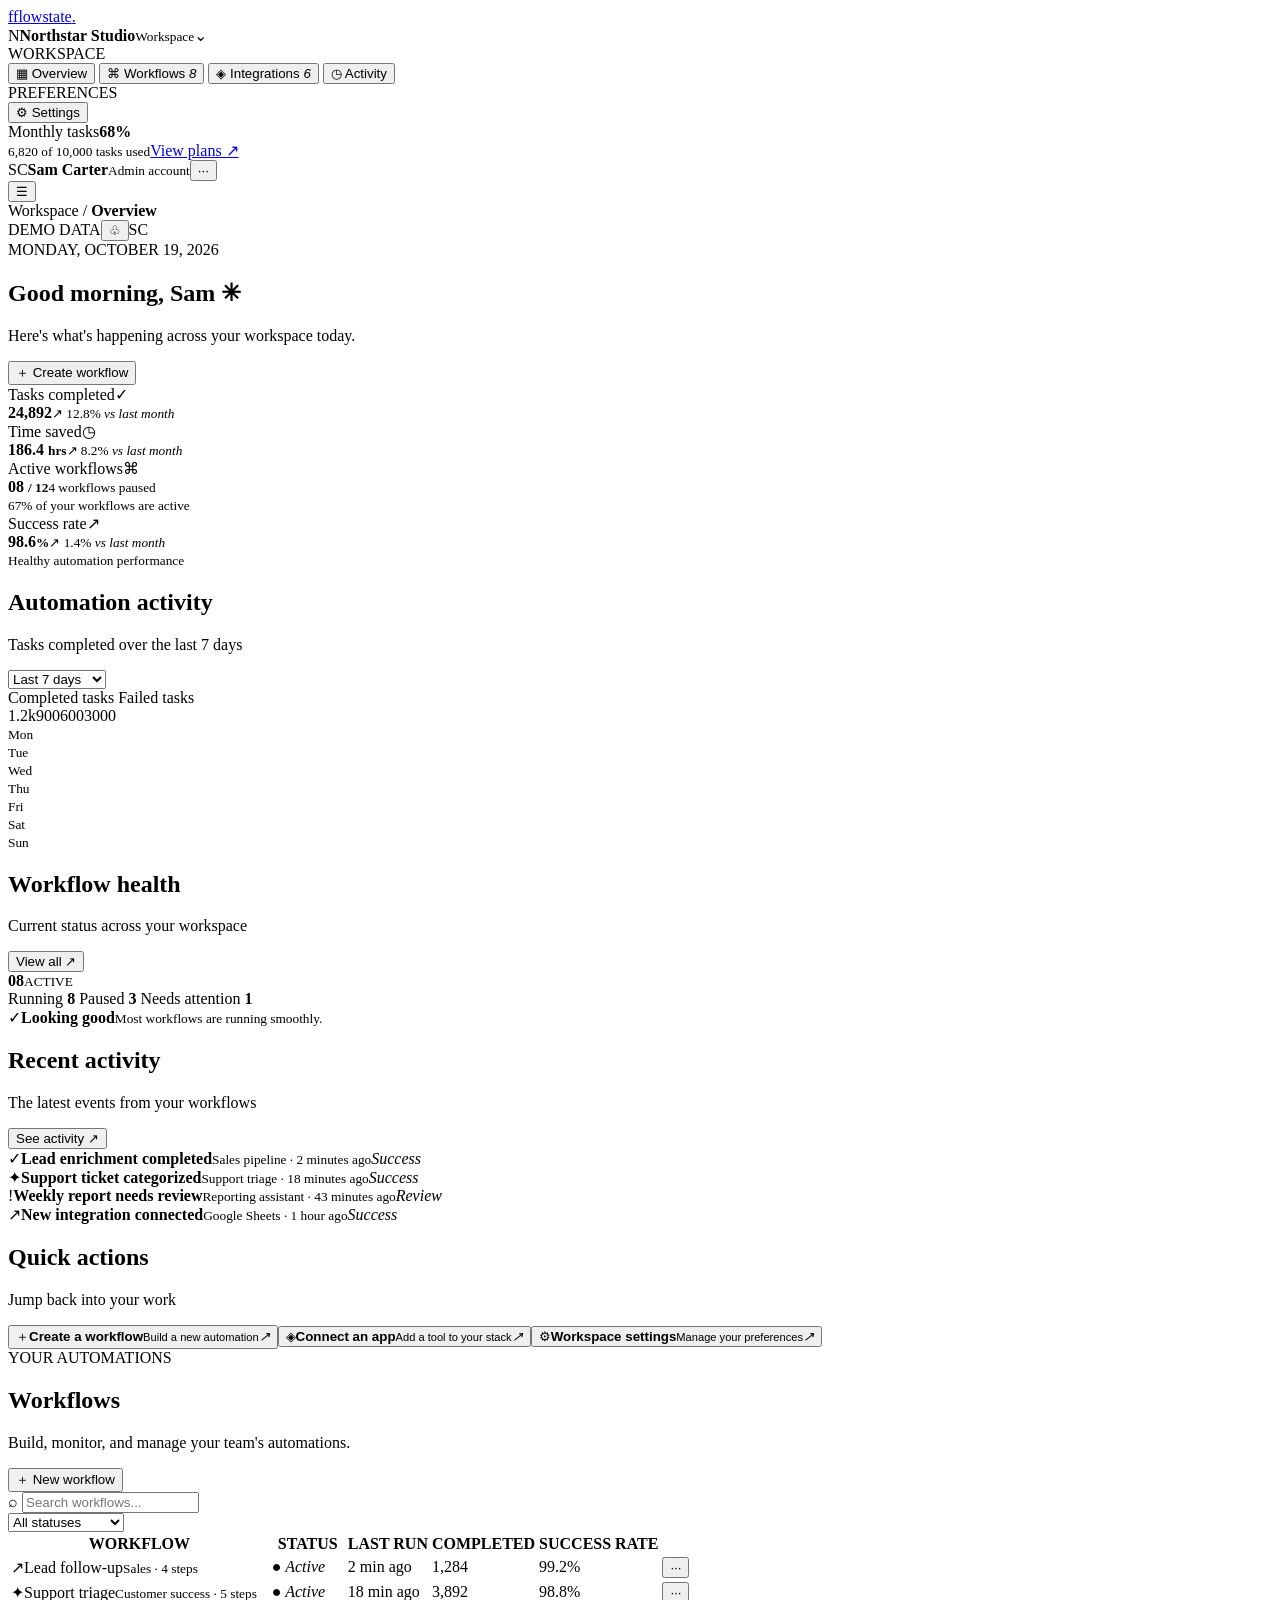
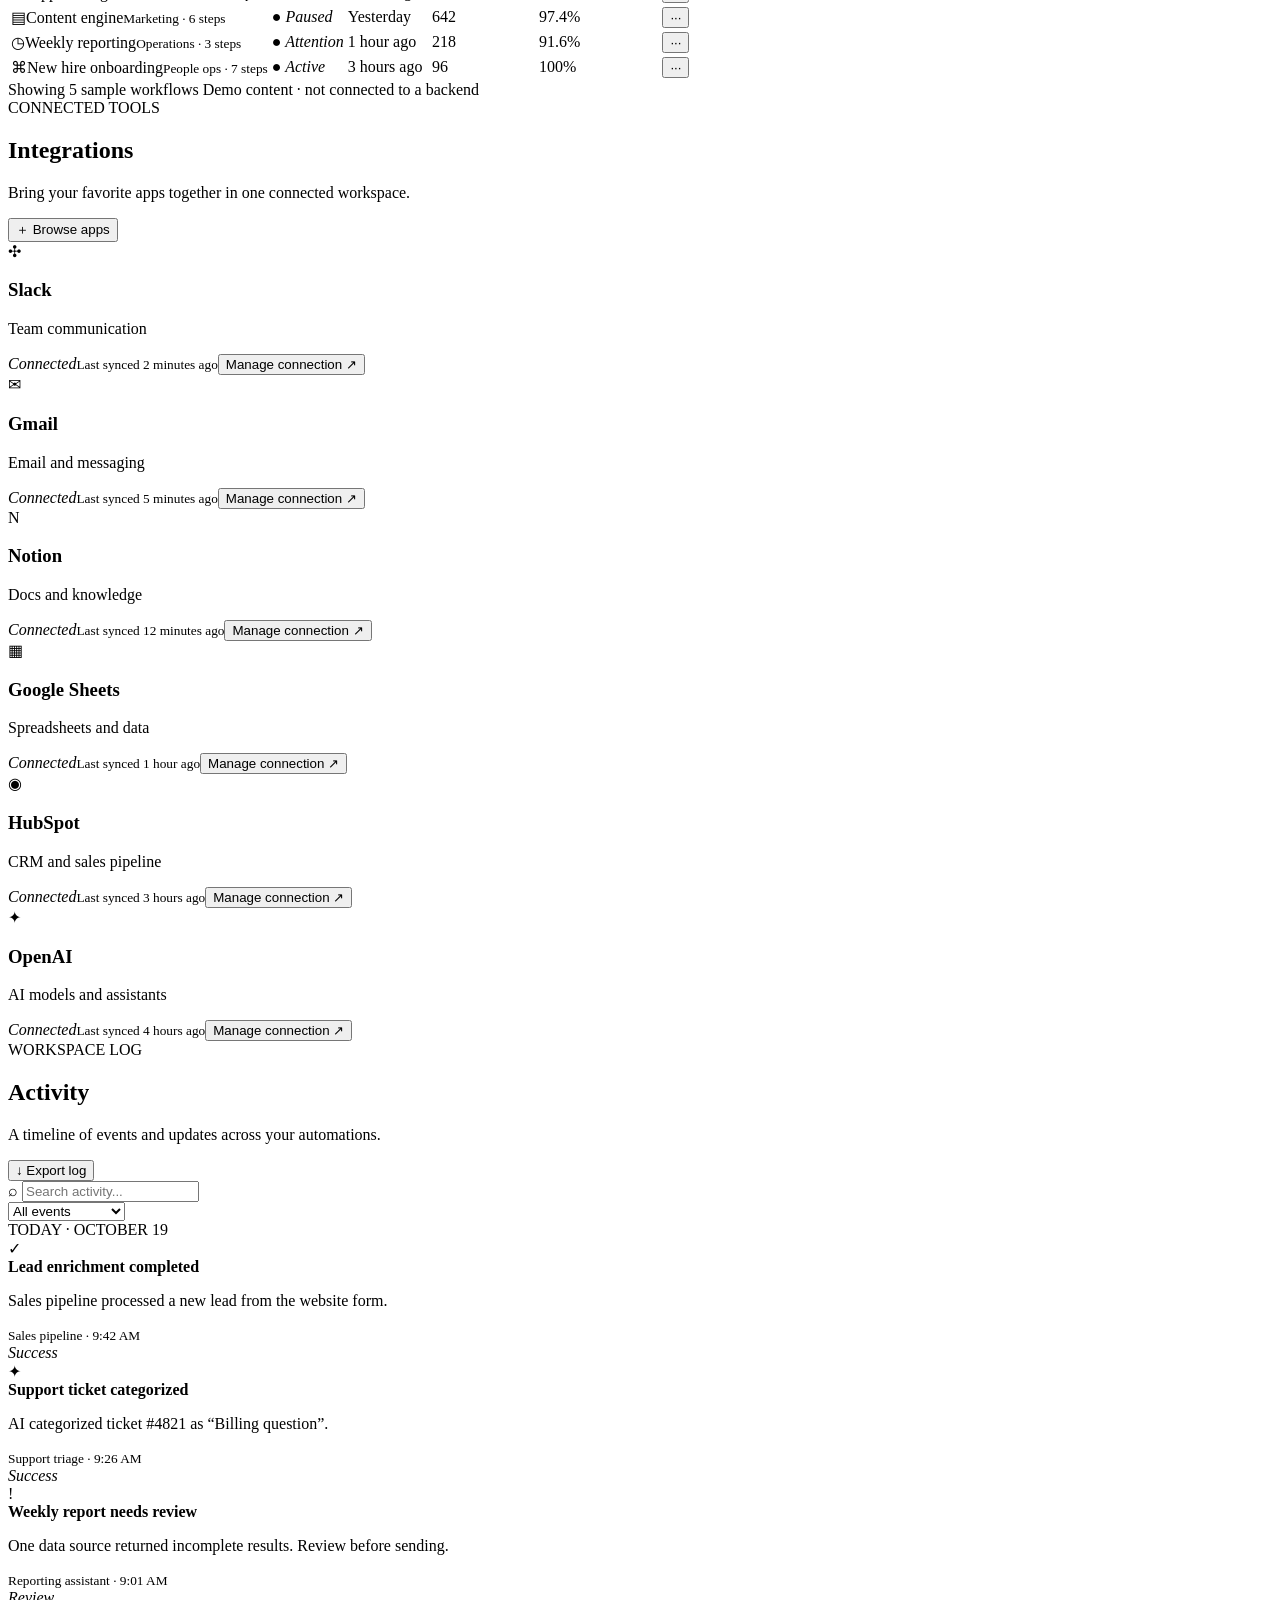
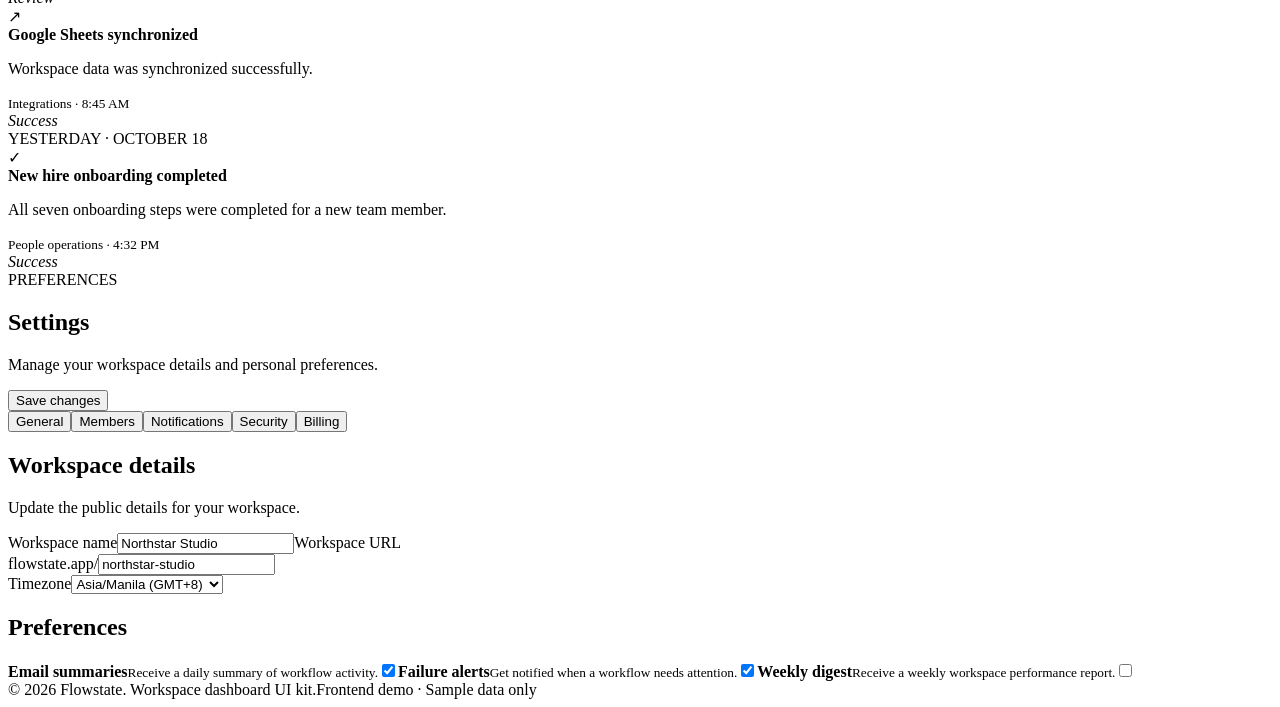
==== dashboard.html @ af5fc713 "Add responsive SaaS dashboard UI kit" ====
<!doctype html>
<html lang="en">
<head>
<meta charset="utf-8"><meta name="viewport" content="width=device-width,initial-scale=1"><meta name="theme-color" content="#101510">
<meta name="description" content="Flowstate SaaS dashboard UI kit demo."><title>Flowstate — Workspace</title>
<link rel="preconnect" href="https://fonts.googleapis.com"><link rel="preconnect" href="https://fonts.gstatic.com" crossorigin><link href="https://fonts.googleapis.com/css2?family=DM+Mono:wght@400;500&family=Manrope:wght@400;500;600;700;800&display=swap" rel="stylesheet">
<link rel="stylesheet" href="assets/css/dashboard.css">
</head>
<body>
<div class="app-shell">
<aside class="sidebar" id="sidebar">
<a class="dash-brand" href="index.html"><span class="brand-mark">f</span><span>flowstate<span class="brand-dot">.</span></span></a>
<div class="workspace-switch"><span class="workspace-avatar">N</span><span><b>Northstar Studio</b><small>Workspace</small></span><span class="switch-chevron">⌄</span></div>
<div class="nav-label">WORKSPACE</div>
<nav class="side-nav" aria-label="Main navigation">
<button class="nav-item active" data-view="overview"><span>▦</span> Overview</button>
<button class="nav-item" data-view="workflows"><span>⌘</span> Workflows <i>8</i></button>
<button class="nav-item" data-view="integrations"><span>◈</span> Integrations <i>6</i></button>
<button class="nav-item" data-view="activity"><span>◷</span> Activity</button>
</nav>
<div class="nav-label">PREFERENCES</div>
<nav class="side-nav"><button class="nav-item" data-view="settings"><span>⚙</span> Settings</button></nav>
<div class="sidebar-bottom"><div class="usage-card"><div class="usage-head"><span>Monthly tasks</span><b>68%</b></div><div class="usage-track"><i></i></div><small>6,820 of 10,000 tasks used</small><a href="#" data-toast="Plan options are demo-only.">View plans ↗</a></div><div class="profile-row"><span class="profile-avatar">SC</span><span><b>Sam Carter</b><small>Admin account</small></span><button aria-label="Profile options" data-toast="Profile menu demo">···</button></div></div>
</aside>
<main class="main-area">
<header class="topbar"><button class="mobile-menu" id="mobileMenu" aria-label="Open navigation">☰</button><div class="breadcrumb">Workspace <span>/</span> <b id="crumb">Overview</b></div><div class="top-actions"><span class="demo-pill"><i></i> DEMO DATA</span><button class="icon-button" aria-label="Notifications" data-toast="You're all caught up.">♧<i class="notification-dot"></i></button><span class="top-avatar">SC</span></div></header>
<div class="content-wrap">
<section class="view active" id="view-overview">
<div class="page-heading"><div><div class="eyebrow">MONDAY, OCTOBER 19, 2026</div><h1>Good morning, Sam <span>✳</span></h1><p>Here's what's happening across your workspace today.</p></div><button class="primary-button" data-view-go="workflows">＋ Create workflow</button></div>
<div class="stats-grid">
<article class="stat-card"><div class="stat-top"><span>Tasks completed</span><span class="stat-icon lime">✓</span></div><strong>24,892</strong><small class="positive">↗ 12.8% <em>vs last month</em></small><div class="sparkline"><i style="height:28%"></i><i style="height:40%"></i><i style="height:35%"></i><i style="height:58%"></i><i style="height:48%"></i><i style="height:72%"></i><i style="height:65%"></i><i style="height:88%"></i></div></article>
<article class="stat-card"><div class="stat-top"><span>Time saved</span><span class="stat-icon purple">◷</span></div><strong>186.4 <small>hrs</small></strong><small class="positive">↗ 8.2% <em>vs last month</em></small><div class="sparkline purple-bars"><i style="height:38%"></i><i style="height:30%"></i><i style="height:52%"></i><i style="height:45%"></i><i style="height:70%"></i><i style="height:61%"></i><i style="height:78%"></i><i style="height:94%"></i></div></article>
<article class="stat-card"><div class="stat-top"><span>Active workflows</span><span class="stat-icon blue">⌘</span></div><strong>08 <small>/ 12</small></strong><small class="neutral">4 workflows paused</small><div class="mini-progress"><i></i></div><small class="progress-caption">67% of your workflows are active</small></article>
<article class="stat-card"><div class="stat-top"><span>Success rate</span><span class="stat-icon orange">↗</span></div><strong>98.6<small>%</small></strong><small class="positive">↗ 1.4% <em>vs last month</em></small><div class="success-track"><i></i></div><small class="progress-caption">Healthy automation performance</small></article>
</div>
<div class="dashboard-grid">
<article class="panel chart-panel"><div class="panel-heading"><div><h2>Automation activity</h2><p>Tasks completed over the last 7 days</p></div><select aria-label="Chart range"><option>Last 7 days</option><option>Last 30 days</option></select></div><div class="chart-legend"><span><i></i> Completed tasks</span><span><i></i> Failed tasks</span></div><div class="chart"><div class="y-labels"><span>1.2k</span><span>900</span><span>600</span><span>300</span><span>0</span></div><div class="chart-plot"><div class="grid-lines"><i></i><i></i><i></i><i></i><i></i></div><div class="bars"><div><i style="height:48%"></i><b style="height:5%"></b><small>Mon</small></div><div><i style="height:67%"></i><b style="height:4%"></b><small>Tue</small></div><div><i style="height:56%"></i><b style="height:7%"></b><small>Wed</small></div><div><i style="height:82%"></i><b style="height:3%"></b><small>Thu</small></div><div><i style="height:73%"></i><b style="height:6%"></b><small>Fri</small></div><div><i style="height:92%"></i><b style="height:4%"></b><small>Sat</small></div><div><i style="height:63%"></i><b style="height:2%"></b><small>Sun</small></div></div></div></div></article>
<article class="panel"><div class="panel-heading"><div><h2>Workflow health</h2><p>Current status across your workspace</p></div><button class="text-button" data-view-go="workflows">View all ↗</button></div><div class="health-summary"><div class="donut"><div><b>08</b><small>ACTIVE</small></div></div><div class="health-legend"><span><i class="dot-green"></i> Running <b>8</b></span><span><i class="dot-yellow"></i> Paused <b>3</b></span><span><i class="dot-red"></i> Needs attention <b>1</b></span></div></div><div class="health-note"><span class="health-check">✓</span><span><b>Looking good</b><small>Most workflows are running smoothly.</small></span></div></article>
</div>
<div class="dashboard-grid lower-grid">
<article class="panel"><div class="panel-heading"><div><h2>Recent activity</h2><p>The latest events from your workflows</p></div><button class="text-button" data-view-go="activity">See activity ↗</button></div><div class="activity-list compact">
<div class="activity-row"><span class="activity-icon green">✓</span><span><b>Lead enrichment completed</b><small>Sales pipeline · 2 minutes ago</small></span><em class="status-success">Success</em></div>
<div class="activity-row"><span class="activity-icon purple">✦</span><span><b>Support ticket categorized</b><small>Support triage · 18 minutes ago</small></span><em class="status-success">Success</em></div>
<div class="activity-row"><span class="activity-icon orange">!</span><span><b>Weekly report needs review</b><small>Reporting assistant · 43 minutes ago</small></span><em class="status-warning">Review</em></div>
<div class="activity-row"><span class="activity-icon blue">↗</span><span><b>New integration connected</b><small>Google Sheets · 1 hour ago</small><em class="status-success">Success</em></div>
</div></article>
<article class="panel quick-panel"><div class="panel-heading"><div><h2>Quick actions</h2><p>Jump back into your work</p></div></div><button class="quick-action" data-view-go="workflows"><span class="quick-icon lime">＋</span><span><b>Create a workflow</b><small>Build a new automation</small></span><i>↗</i></button><button class="quick-action" data-view-go="integrations"><span class="quick-icon purple">◈</span><span><b>Connect an app</b><small>Add a tool to your stack</small></span><i>↗</i></button><button class="quick-action" data-view-go="settings"><span class="quick-icon blue">⚙</span><span><b>Workspace settings</b><small>Manage your preferences</small></span><i>↗</i></button></article>
</div>
</section>
<section class="view" id="view-workflows"><div class="page-heading"><div><div class="eyebrow">YOUR AUTOMATIONS</div><h1>Workflows</h1><p>Build, monitor, and manage your team's automations.</p></div><button class="primary-button" data-toast="Workflow builder is a frontend demo.">＋ New workflow</button></div><div class="toolbar"><div class="search-box">⌕ <input id="workflowSearch" placeholder="Search workflows..." aria-label="Search workflows"></div><select id="workflowFilter" aria-label="Filter workflows"><option value="all">All statuses</option><option value="Active">Active</option><option value="Paused">Paused</option><option value="Attention">Needs attention</option></select></div><div class="panel table-panel"><div class="table-scroll"><table><thead><tr><th>WORKFLOW</th><th>STATUS</th><th>LAST RUN</th><th>COMPLETED</th><th>SUCCESS RATE</th><th></th></tr></thead><tbody id="workflowRows">
<tr data-status="Active"><td><span class="table-icon purple">↗</span><span class="table-title">Lead follow-up</span><small>Sales · 4 steps</small></td><td><em class="pill active-pill">● Active</em></td><td>2 min ago</td><td>1,284</td><td>99.2%</td><td><button class="row-more" data-toast="Workflow actions demo">···</button></td></tr>
<tr data-status="Active"><td><span class="table-icon lime">✦</span><span class="table-title">Support triage</span><small>Customer success · 5 steps</small></td><td><em class="pill active-pill">● Active</em></td><td>18 min ago</td><td>3,892</td><td>98.8%</td><td><button class="row-more" data-toast="Workflow actions demo">···</button></td></tr>
<tr data-status="Paused"><td><span class="table-icon blue">▤</span><span class="table-title">Content engine</span><small>Marketing · 6 steps</small></td><td><em class="pill paused-pill">● Paused</em></td><td>Yesterday</td><td>642</td><td>97.4%</td><td><button class="row-more" data-toast="Workflow actions demo">···</button></td></tr>
<tr data-status="Attention"><td><span class="table-icon orange">◷</span><span class="table-title">Weekly reporting</span><small>Operations · 3 steps</small></td><td><em class="pill attention-pill">● Attention</em></td><td>1 hour ago</td><td>218</td><td>91.6%</td><td><button class="row-more" data-toast="Workflow actions demo">···</button></td></tr>
<tr data-status="Active"><td><span class="table-icon green">⌘</span><span class="table-title">New hire onboarding</span><small>People ops · 7 steps</small></td><td><em class="pill active-pill">● Active</em></td><td>3 hours ago</td><td>96</td><td>100%</td><td><button class="row-more" data-toast="Workflow actions demo">···</button></td></tr>
</tbody></table></div><div class="table-foot">Showing 5 sample workflows <span>Demo content · not connected to a backend</span></div></div></section>
<section class="view" id="view-integrations"><div class="page-heading"><div><div class="eyebrow">CONNECTED TOOLS</div><h1>Integrations</h1><p>Bring your favorite apps together in one connected workspace.</p></div><button class="primary-button" data-toast="Integration marketplace is a frontend demo.">＋ Browse apps</button></div><div class="integration-cards">
<article class="integration-card"><span class="app-logo slack">✣</span><div><h3>Slack</h3><p>Team communication</p></div><em class="connected">Connected</em><small>Last synced 2 minutes ago</small><button data-toast="Slack connection settings demo">Manage connection ↗</button></article>
<article class="integration-card"><span class="app-logo gmail">✉</span><div><h3>Gmail</h3><p>Email and messaging</p></div><em class="connected">Connected</em><small>Last synced 5 minutes ago</small><button data-toast="Gmail connection settings demo">Manage connection ↗</button></article>
<article class="integration-card"><span class="app-logo notion">N</span><div><h3>Notion</h3><p>Docs and knowledge</p></div><em class="connected">Connected</em><small>Last synced 12 minutes ago</small><button data-toast="Notion connection settings demo">Manage connection ↗</button></article>
<article class="integration-card"><span class="app-logo sheets">▦</span><div><h3>Google Sheets</h3><p>Spreadsheets and data</p></div><em class="connected">Connected</em><small>Last synced 1 hour ago</small><button data-toast="Sheets connection settings demo">Manage connection ↗</button></article>
<article class="integration-card"><span class="app-logo hubspot">◉</span><div><h3>HubSpot</h3><p>CRM and sales pipeline</p></div><em class="connected">Connected</em><small>Last synced 3 hours ago</small><button data-toast="HubSpot connection settings demo">Manage connection ↗</button></article>
<article class="integration-card"><span class="app-logo openai">✦</span><div><h3>OpenAI</h3><p>AI models and assistants</p></div><em class="connected">Connected</em><small>Last synced 4 hours ago</small><button data-toast="OpenAI connection settings demo">Manage connection ↗</button></article>
</div></section>
<section class="view" id="view-activity"><div class="page-heading"><div><div class="eyebrow">WORKSPACE LOG</div><h1>Activity</h1><p>A timeline of events and updates across your automations.</p></div><button class="secondary-button" data-toast="Activity export demo">↓ Export log</button></div><div class="toolbar"><div class="search-box">⌕ <input id="activitySearch" placeholder="Search activity..." aria-label="Search activity"></div><select aria-label="Activity type"><option>All events</option><option>Successful runs</option><option>Warnings</option></select></div><div class="panel"><div class="timeline">
<div class="timeline-date">TODAY · OCTOBER 19</div>
<div class="timeline-item"><span class="timeline-mark green">✓</span><div><b>Lead enrichment completed</b><p>Sales pipeline processed a new lead from the website form.</p><small>Sales pipeline · 9:42 AM</small></div><em class="status-success">Success</em></div>
<div class="timeline-item"><span class="timeline-mark purple">✦</span><div><b>Support ticket categorized</b><p>AI categorized ticket #4821 as “Billing question”.</p><small>Support triage · 9:26 AM</small></div><em class="status-success">Success</em></div>
<div class="timeline-item"><span class="timeline-mark orange">!</span><div><b>Weekly report needs review</b><p>One data source returned incomplete results. Review before sending.</p><small>Reporting assistant · 9:01 AM</small></div><em class="status-warning">Review</em></div>
<div class="timeline-item"><span class="timeline-mark blue">↗</span><div><b>Google Sheets synchronized</b><p>Workspace data was synchronized successfully.</p><small>Integrations · 8:45 AM</small></div><em class="status-success">Success</em></div>
<div class="timeline-date">YESTERDAY · OCTOBER 18</div>
<div class="timeline-item"><span class="timeline-mark green">✓</span><div><b>New hire onboarding completed</b><p>All seven onboarding steps were completed for a new team member.</p><small>People operations · 4:32 PM</small></div><em class="status-success">Success</em></div>
</div></div></section>
<section class="view" id="view-settings"><div class="page-heading"><div><div class="eyebrow">PREFERENCES</div><h1>Settings</h1><p>Manage your workspace details and personal preferences.</p></div><button class="primary-button" id="saveSettings">Save changes</button></div><div class="settings-grid"><div class="settings-menu panel"><button class="selected">General</button><button data-toast="Members settings demo">Members</button><button data-toast="Notification settings demo">Notifications</button><button data-toast="Security settings demo">Security</button><button data-toast="Billing settings demo">Billing</button></div><div class="panel settings-form"><h2>Workspace details</h2><p>Update the public details for your workspace.</p><label>Workspace name<input value="Northstar Studio"></label><label>Workspace URL<div class="url-field"><span>flowstate.app/</span><input value="northstar-studio"></div></label><label>Timezone<select><option>Asia/Manila (GMT+8)</option><option>UTC</option><option>America/Los_Angeles</option></select></label><div class="settings-divider"></div><h2>Preferences</h2><label class="toggle-row"><span><b>Email summaries</b><small>Receive a daily summary of workflow activity.</small></span><input type="checkbox" checked><i></i></label><label class="toggle-row"><span><b>Failure alerts</b><small>Get notified when a workflow needs attention.</small></span><input type="checkbox" checked><i></i></label><label class="toggle-row"><span><b>Weekly digest</b><small>Receive a weekly workspace performance report.</small></span><input type="checkbox"><i></i></label></div></div></section>
<footer class="app-footer"><span>© 2026 Flowstate. Workspace dashboard UI kit.</span><span>Frontend demo · Sample data only</span></footer>
</div>
</main>
</div>
<div class="toast" id="toast" role="status" aria-live="polite"></div>
<script src="assets/js/dashboard.js"></script>
</body></html>
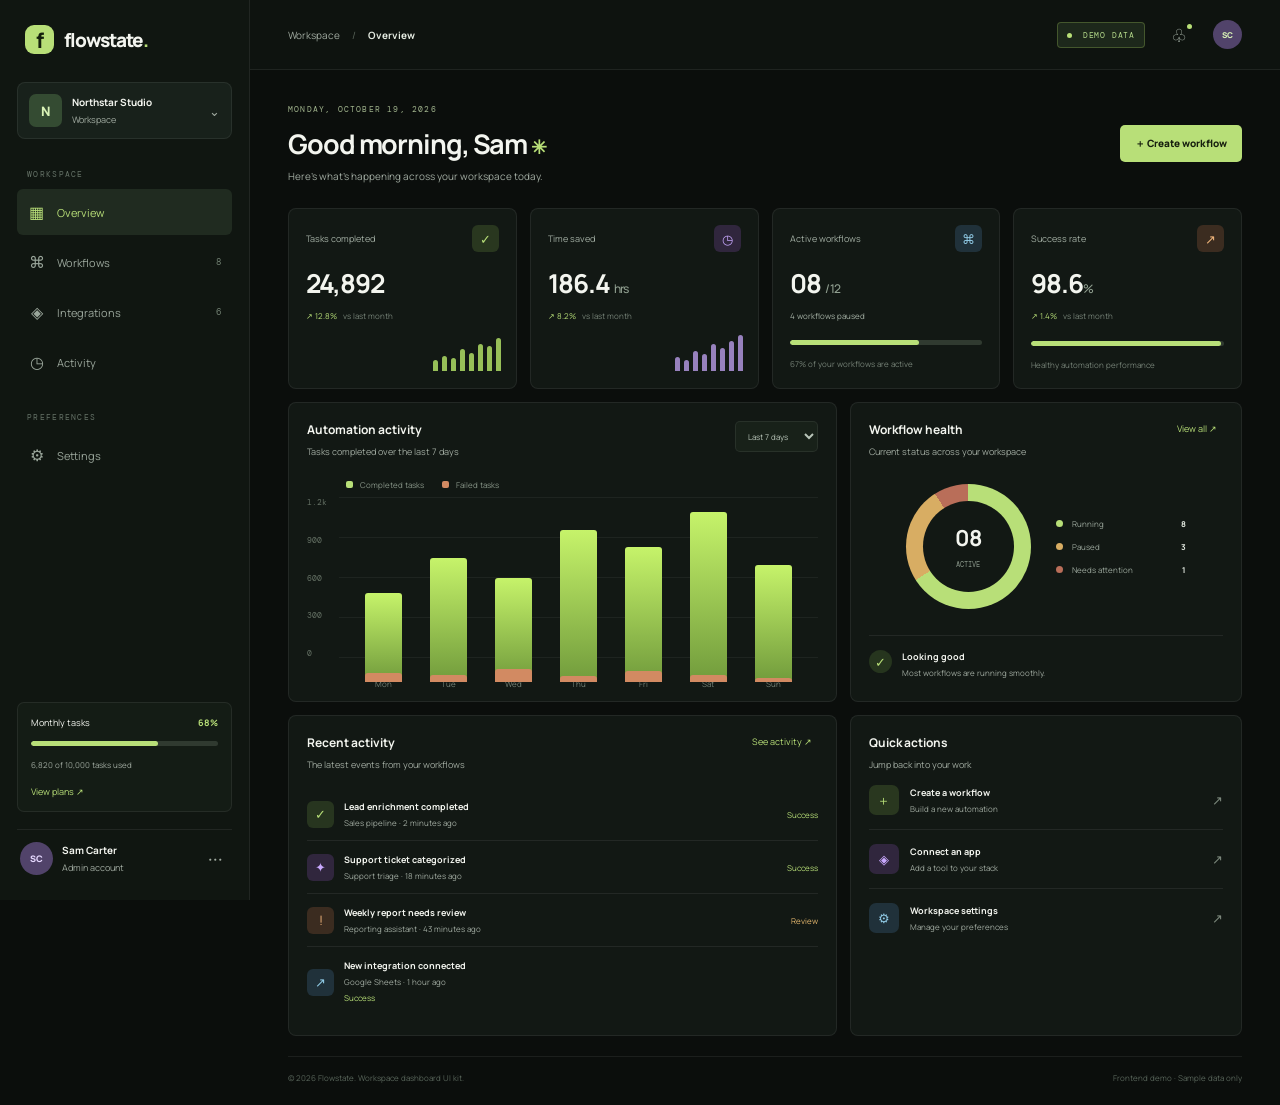
==== commit 12a98156: "Load centralized kit configuration on dashboard" ====
--- a/dashboard.html
+++ b/dashboard.html
@@ -77,5 +77,5 @@
 </main>
 </div>
 <div class="toast" id="toast" role="status" aria-live="polite"></div>
-<script src="assets/js/dashboard.js"></script>
+<script src="assets/js/config.js"></script><script src="assets/js/dashboard.js"></script>
 </body></html>
--- a/assets/css/dashboard.css
+++ b/assets/css/dashboard.css
@@ -0,0 +1 @@
+:root{--bg:#0c100d;--panel:#131a15;--panel2:#18211a;--line:#ffffff12;--text:#edf2e9;--muted:#8d9a8e;--lime:#c6f36a;--sans:'Manrope',sans-serif;--mono:'DM Mono',monospace}*{box-sizing:border-box}body{margin:0;background:var(--bg);color:var(--text);font:13px var(--sans)}button,input,select{font:inherit}button{cursor:pointer}a{color:inherit;text-decoration:none}.app-shell{min-height:100vh}.sidebar{width:250px;position:fixed;inset:0 auto 0 0;background:#101611;border-right:1px solid var(--line);padding:25px 17px;display:flex;flex-direction:column;z-index:5}.dash-brand{display:flex;align-items:center;gap:10px;font-size:19px;font-weight:800;letter-spacing:-1px;padding:0 8px 28px}.brand-mark{width:29px;height:29px;border-radius:9px;background:var(--lime);color:#14200d;display:grid;place-items:center;font-size:21px}.brand-dot{color:var(--lime)}.workspace-switch{display:flex;align-items:center;gap:10px;padding:11px;background:var(--panel2);border:1px solid var(--line);border-radius:8px;margin-bottom:30px}.workspace-avatar,.profile-avatar,.top-avatar{display:grid;place-items:center;background:#344b32;color:#d9f3b6;border-radius:7px;width:33px;height:33px;font-weight:800}.workspace-switch b,.profile-row b{display:block;font-size:10px}.workspace-switch small,.profile-row small{display:block;color:var(--muted);font-size:9px;margin-top:4px}.switch-chevron{margin-left:auto;color:var(--muted)}.nav-label{font:8px var(--mono);letter-spacing:1.3px;color:#657267;padding:0 10px 10px}.side-nav{display:grid;gap:4px;margin-bottom:27px}.nav-item{border:0;background:transparent;color:#9aa69b;padding:12px 11px;border-radius:6px;text-align:left;display:flex;align-items:center;gap:12px;font-size:11px}.nav-item>span{width:17px;text-align:center;font-size:16px}.nav-item i{font:9px var(--mono);font-style:normal;margin-left:auto;color:#718072}.nav-item:hover,.nav-item.active{background:#202b20;color:var(--lime)}.sidebar-bottom{margin-top:auto}.usage-card{border:1px solid var(--line);border-radius:7px;padding:13px;margin-bottom:17px;background:#141c15}.usage-head{display:flex;justify-content:space-between;font-size:9px}.usage-head b{color:var(--lime)}.usage-track,.mini-progress,.success-track{height:5px;background:#303a30;border-radius:9px;overflow:hidden;margin:12px 0 8px}.usage-track i,.mini-progress i,.success-track i{display:block;height:100%;width:68%;background:var(--lime);border-radius:9px}.usage-card small{font-size:8px;color:var(--muted)}.usage-card a{display:block;color:var(--lime);font-size:9px;margin-top:13px}.profile-row{display:flex;align-items:center;gap:9px;padding:12px 3px 0;border-top:1px solid var(--line)}.profile-avatar{border-radius:50%;background:#51436a;color:#e6d9ff;font-size:9px}.profile-row button{margin-left:auto;background:none;border:0;color:var(--muted);font-size:20px}.main-area{margin-left:250px;min-height:100vh}.topbar{height:70px;border-bottom:1px solid var(--line);display:flex;align-items:center;justify-content:space-between;padding:0 38px;background:#0e130f}.breadcrumb{font-size:10px;color:var(--muted)}.breadcrumb span{padding:0 10px;color:#59645a}.breadcrumb b{color:#e4ebe1}.top-actions{display:flex;align-items:center;gap:20px}.demo-pill{font:8px var(--mono);letter-spacing:.8px;color:#b4d98a;border:1px solid #c6f36a3b;background:#1d281b;padding:7px 9px;border-radius:4px}.demo-pill i{display:inline-block;width:5px;height:5px;background:var(--lime);border-radius:50%;margin-right:5px}.icon-button{background:none;border:0;color:#a6b2a7;font-size:18px;position:relative}.notification-dot{position:absolute;width:5px;height:5px;background:var(--lime);border-radius:50%;right:1px;top:2px}.top-avatar{width:29px;height:29px;border-radius:50%;font-size:8px;background:#51436a}.content-wrap{max-width:1500px;padding:34px 38px 22px;margin:auto}.page-heading{display:flex;justify-content:space-between;align-items:center;margin-bottom:25px}.eyebrow{font:8px var(--mono);letter-spacing:1.2px;color:#a1b48d;margin-bottom:11px}.page-heading h1{font-size:27px;letter-spacing:-1.1px;margin:0;font-weight:700}.page-heading h1 span{color:var(--lime);font-size:19px}.page-heading p,.panel-heading p{color:var(--muted);font-size:10px;margin:7px 0 0}.primary-button,.secondary-button{border:0;border-radius:5px;padding:11px 15px;background:var(--lime);color:#17200f;font-size:10px;font-weight:800}.primary-button:hover{background:#d8ff91}.secondary-button{background:#202b21;color:#dbe6d9;border:1px solid var(--line)}.stats-grid{display:grid;grid-template-columns:repeat(4,1fr);gap:13px}.stat-card,.panel{background:var(--panel);border:1px solid var(--line);border-radius:8px}.stat-card{padding:16px 17px;min-height:151px;position:relative;overflow:hidden}.stat-top{display:flex;align-items:center;justify-content:space-between;color:#a2aea3;font-size:9px}.stat-icon{width:27px;height:27px;display:grid;place-items:center;border-radius:6px;font-size:13px}.stat-icon.lime{background:#29371f;color:var(--lime)}.stat-icon.purple{background:#30263d;color:#c9a9ff}.stat-icon.blue{background:#20313a;color:#91cbe6}.stat-icon.orange{background:#3b2c20;color:#efb47b}.stat-card>strong{display:block;font-size:26px;letter-spacing:-1px;margin:13px 0 4px}.stat-card>strong small{font-size:12px;color:#91a091;font-weight:500}.stat-card>small{font-size:8px;color:var(--muted)}.positive{color:var(--lime)!important}.positive em{color:#758176;font-style:normal;margin-left:4px}.neutral{color:#a6b2a6!important}.sparkline{position:absolute;right:15px;bottom:17px;height:38px;display:flex;align-items:end;gap:4px;opacity:.8}.sparkline i{display:block;width:5px;border-radius:3px 3px 0 0;background:#b9e96a}.purple-bars i{background:#b99ce8}.mini-progress{margin-top:17px}.mini-progress i{width:67%}.progress-caption{font-size:8px;color:#758176!important}.success-track{margin-top:18px}.success-track i{width:98.6%}.dashboard-grid{display:grid;grid-template-columns:1.4fr 1fr;gap:13px;margin-top:13px}.panel{padding:18px}.panel-heading{display:flex;justify-content:space-between;align-items:flex-start}.panel-heading h2,.settings-form h2{font-size:12px;margin:0;font-weight:700}.panel-heading p{font-size:9px}.panel-heading select,.toolbar select{background:#182119;border:1px solid var(--line);color:#b8c4b8;border-radius:5px;padding:8px;font-size:8px}.chart-panel{min-height:300px}.chart-legend{display:flex;gap:18px;margin:21px 0 7px 39px;color:#879487;font-size:8px}.chart-legend i{display:inline-block;width:7px;height:7px;background:var(--lime);border-radius:2px;margin-right:5px}.chart-legend span+span i{background:#d28a62}.chart{height:185px;display:flex}.y-labels{width:32px;display:flex;flex-direction:column;justify-content:space-between;padding:0 0 24px;color:#647064;font:8px var(--mono)}.chart-plot{position:relative;flex:1}.grid-lines{position:absolute;inset:0 0 24px;display:flex;flex-direction:column;justify-content:space-between}.grid-lines i{height:1px;background:#ffffff0d}.bars{position:absolute;inset:0 12px 0;display:flex;justify-content:space-around;align-items:end}.bars>div{height:100%;width:8%;display:flex;align-items:center;flex-direction:column;justify-content:end;position:relative}.bars>div i{width:100%;background:linear-gradient(0deg,#719b3c,#c6f36a);border-radius:3px 3px 0 0;z-index:1}.bars>div b{position:absolute;bottom:0;width:100%;background:#d28a62;border-radius:3px 3px 0 0;z-index:2}.bars>div small{position:absolute;bottom:4px;transform:translateY(100%);font-size:8px;color:#758176}.text-button{border:0;background:none;color:var(--lime);font-size:9px}.health-summary{display:flex;align-items:center;justify-content:center;gap:25px;padding:26px 0}.donut{width:125px;height:125px;border-radius:50%;background:conic-gradient(var(--lime) 0 66%,#d8ad63 66% 91%,#b96e59 91%);display:grid;place-items:center}.donut:before{content:"";position:absolute;width:91px;height:91px;background:var(--panel);border-radius:50%}.donut>div{z-index:1;text-align:center}.donut b{display:block;font-size:22px}.donut small{font:7px var(--mono);color:#879487}.health-legend{display:grid;gap:12px;min-width:130px}.health-legend span{font-size:8px;color:#9ba79c}.health-legend b{float:right;color:#e4ebe2}.health-legend i{display:inline-block;width:7px;height:7px;border-radius:50%;margin-right:7px}.dot-green{background:var(--lime)}.dot-yellow{background:#d8ad63}.dot-red{background:#b96e59}.health-note{display:flex;gap:10px;border-top:1px solid var(--line);padding-top:14px}.health-check{width:23px;height:23px;border-radius:50%;display:grid;place-items:center;background:#26351e;color:var(--lime)}.health-note b,.health-note small{display:block;font-size:9px}.health-note small{color:var(--muted);font-size:8px;margin-top:4px}.lower-grid{margin-bottom:20px}.activity-list{margin-top:17px}.activity-row{display:flex;align-items:center;gap:10px;padding:12px 0;border-bottom:1px solid var(--line)}.activity-row:last-child{border-bottom:0}.activity-icon,.timeline-mark{width:27px;height:27px;border-radius:6px;display:grid;place-items:center;flex:none}.activity-icon.green,.timeline-mark.green{background:#27351f;color:var(--lime)}.activity-icon.purple,.timeline-mark.purple{background:#30263d;color:#c9a9ff}.activity-icon.orange,.timeline-mark.orange{background:#3b2c20;color:#efb47b}.activity-icon.blue,.timeline-mark.blue{background:#20313a;color:#91cbe6}.activity-row b{font-size:9px;display:block}.activity-row small{display:block;color:var(--muted);font-size:8px;margin-top:4px}.activity-row em{font-style:normal;margin-left:auto;font-size:8px}.status-success{color:var(--lime)}.status-warning{color:#e4b76e}.quick-action{display:flex;align-items:center;gap:11px;width:100%;background:none;border:0;border-bottom:1px solid var(--line);padding:14px 0;text-align:left;color:var(--text)}.quick-action:last-child{border:0}.quick-icon{width:30px;height:30px;border-radius:7px;display:grid;place-items:center}.quick-icon.lime{background:#29371f;color:var(--lime)}.quick-icon.purple{background:#30263d;color:#c9a9ff}.quick-icon.blue{background:#20313a;color:#91cbe6}.quick-action b,.quick-action small{display:block;font-size:9px}.quick-action small{color:var(--muted);font-size:8px;margin-top:4px}.quick-action>i{font-style:normal;margin-left:auto;color:#7d897d}.app-footer{display:flex;justify-content:space-between;color:#59665b;font-size:8px;padding:15px 0 0;border-top:1px solid var(--line)}.view{display:none}.view.active{display:block}.toolbar{display:flex;gap:10px;margin-bottom:15px}.search-box{display:flex;align-items:center;gap:8px;background:#182119;border:1px solid var(--line);border-radius:5px;padding:0 11px;color:#849184;min-width:240px}.search-box input{background:none;border:0;outline:0;color:var(--text);font-size:9px;padding:10px 0;width:100%}.table-panel{padding:0}.table-scroll{overflow-x:auto}table{width:100%;border-collapse:collapse;min-width:720px}th{text-align:left;padding:14px 16px;font:8px var(--mono);letter-spacing:.7px;color:#728073;border-bottom:1px solid var(--line)}td{padding:15px 16px;border-bottom:1px solid var(--line);font-size:9px;color:#aeb9ae;white-space:nowrap}td:first-child{min-width:180px}.table-icon{display:inline-grid;place-items:center;width:27px;height:27px;border-radius:6px;margin-right:9px;vertical-align:middle}.table-icon.purple{background:#30263d;color:#c9a9ff}.table-icon.lime,.table-icon.green{background:#29371f;color:var(--lime)}.table-icon.blue{background:#20313a;color:#91cbe6}.table-icon.orange{background:#3b2c20;color:#efb47b}.table-title{font-size:9px;color:#edf2e9;font-weight:700;vertical-align:middle}.table-title+small{display:block;margin:5px 0 0 36px;color:#788578;font-size:8px}.pill{font-style:normal;font-size:8px;padding:5px 7px;border-radius:4px}.active-pill{background:#26351f;color:var(--lime)}.paused-pill{background:#3a3020;color:#e4b76e}.attention-pill{background:#3b2823;color:#e58d73}.row-more{background:none;border:0;color:#9ba69b;font-size:18px}.table-foot{display:flex;justify-content:space-between;padding:13px 16px;color:#819082;font-size:8px}.table-foot span{color:#5e6b60}.integration-cards{display:grid;grid-template-columns:repeat(3,1fr);gap:13px}.integration-card{background:var(--panel);border:1px solid var(--line);border-radius:8px;padding:17px;display:grid;grid-template-columns:40px 1fr auto;align-items:center;gap:0 10px}.app-logo{width:38px;height:38px;display:grid;place-items:center;border-radius:9px;font-size:20px;grid-row:span 2}.app-logo.slack{background:#30243a;color:#e6a0b3}.app-logo.gmail{background:#382b24;color:#f2a17e}.app-logo.notion{background:#292d2a;color:#f3f4ec}.app-logo.sheets{background:#243523;color:#a5d888}.app-logo.hubspot{background:#3b2c20;color:#f6ad73}.app-logo.openai{background:#25372a;color:var(--lime)}.integration-card h3{font-size:10px;margin:0}.integration-card p{font-size:8px;color:var(--muted);margin:4px 0 0}.connected{font-style:normal;color:var(--lime);font-size:8px}.integration-card>small{grid-column:2/4;color:#758176;font-size:8px;margin-top:12px}.integration-card>button{grid-column:1/4;background:#1d281e;border:1px solid var(--line);color:#b8c5b8;border-radius:4px;padding:9px;margin-top:14px;font-size:8px;text-align:left}.integration-card>button:hover{border-color:#a7d65a;color:var(--lime)}.timeline{padding:5px 12px}.timeline-date{font:8px var(--mono);color:#9db17e;letter-spacing:1px;padding:16px 0;border-bottom:1px solid var(--line)}.timeline-item{display:flex;align-items:flex-start;gap:13px;padding:17px 0;border-bottom:1px solid var(--line)}.timeline-mark{width:30px;height:30px}.timeline-item b{font-size:10px}.timeline-item p{font-size:9px;color:#a1ada1;margin:6px 0}.timeline-item small{font-size:8px;color:#6f7d70}.timeline-item>em{font-style:normal;font-size:8px;margin-left:auto}.settings-grid{display:grid;grid-template-columns:190px 1fr;gap:13px;max-width:900px}.settings-menu{padding:9px;align-self:start;display:grid;gap:3px}.settings-menu button{border:0;background:none;color:#a3afa3;text-align:left;padding:11px;border-radius:5px;font-size:9px}.settings-menu button.selected,.settings-menu button:hover{background:#202b20;color:var(--lime)}.settings-form{padding:22px}.settings-form>p{font-size:9px;color:var(--muted);margin:7px 0 20px}.settings-form>label:not(.toggle-row){display:block;font-size:9px;color:#aab6aa;margin:16px 0;max-width:520px}.settings-form input:not([type=checkbox]),.settings-form select{display:block;width:100%;margin-top:8px;background:#182119;border:1px solid var(--line);border-radius:5px;color:#e6eee4;padding:11px;font-size:9px;outline:none}.url-field{display:flex;align-items:center;margin-top:8px;background:#182119;border:1px solid var(--line);border-radius:5px;padding-left:10px;color:#748274;font-size:9px}.url-field input{border:0!important;margin:0!important}.settings-divider{height:1px;background:var(--line);margin:25px 0}.toggle-row{display:flex;align-items:center;justify-content:space-between;border-bottom:1px solid var(--line);padding:14px 0;position:relative}.toggle-row b,.toggle-row small{display:block;font-size:9px}.toggle-row small{font-size:8px;color:var(--muted);margin-top:5px}.toggle-row input{position:absolute;right:0;opacity:0}.toggle-row i{width:32px;height:18px;background:#354035;border-radius:12px;position:relative}.toggle-row i:after{content:"";position:absolute;left:3px;top:3px;width:12px;height:12px;background:#b3beb2;border-radius:50%;transition:.2s}.toggle-row input:checked+i{background:#668d3e}.toggle-row input:checked+i:after{left:17px;background:#fff}.mobile-menu{display:none;background:none;border:0;color:#eaf0e8}.toast{position:fixed;bottom:25px;right:25px;background:#eaf4e5;color:#1b2917;padding:12px 16px;border-radius:6px;font-size:10px;box-shadow:0 12px 35px #0008;opacity:0;transform:translateY(10px);pointer-events:none;transition:.25s;z-index:20}.toast.show{opacity:1;transform:translateY(0)}@media(max-width:1100px){.sidebar{width:220px}.main-area{margin-left:220px}.content-wrap{padding:28px 24px}.topbar{padding:0 24px}.stats-grid{grid-template-columns:repeat(2,1fr)}.integration-cards{grid-template-columns:repeat(2,1fr)}}@media(max-width:700px){.sidebar{transform:translateX(-100%);transition:transform .25s;width:255px;box-shadow:15px 0 40px #0007}.sidebar.open{transform:translateX(0)}.main-area{margin-left:0}.topbar{height:60px;padding:0 17px}.mobile-menu{display:block}.content-wrap{padding:24px 15px}.page-heading{align-items:flex-start;gap:12px}.page-heading h1{font-size:23px}.page-heading p{max-width:270px;line-height:1.6}.page-heading .primary-button,.page-heading .secondary-button{padding:10px;font-size:8px;white-space:nowrap}.top-actions{gap:11px}.demo-pill{font-size:7px;padding:6px}.stats-grid{gap:8px}.stat-card{padding:12px;min-height:140px}.stat-card>strong{font-size:22px}.dashboard-grid{grid-template-columns:1fr;gap:9px;margin-top:9px}.panel{padding:14px}.chart-panel{min-height:280px}.integration-cards{grid-template-columns:1fr}.settings-grid{grid-template-columns:1fr}.settings-menu{display:flex;overflow:auto}.settings-menu button{white-space:nowrap}.toolbar{flex-wrap:wrap}.search-box{flex:1;min-width:180px}.table-foot span{display:none}.app-footer{gap:12px;line-height:1.5}.app-footer span:last-child{text-align:right}.health-summary{gap:15px}.donut{width:112px;height:112px}.donut:before{width:82px;height:82px}}@media(prefers-reduced-motion:reduce){*,*:before,*:after{scroll-behavior:auto!important;transition:none!important;animation:none!important}}
